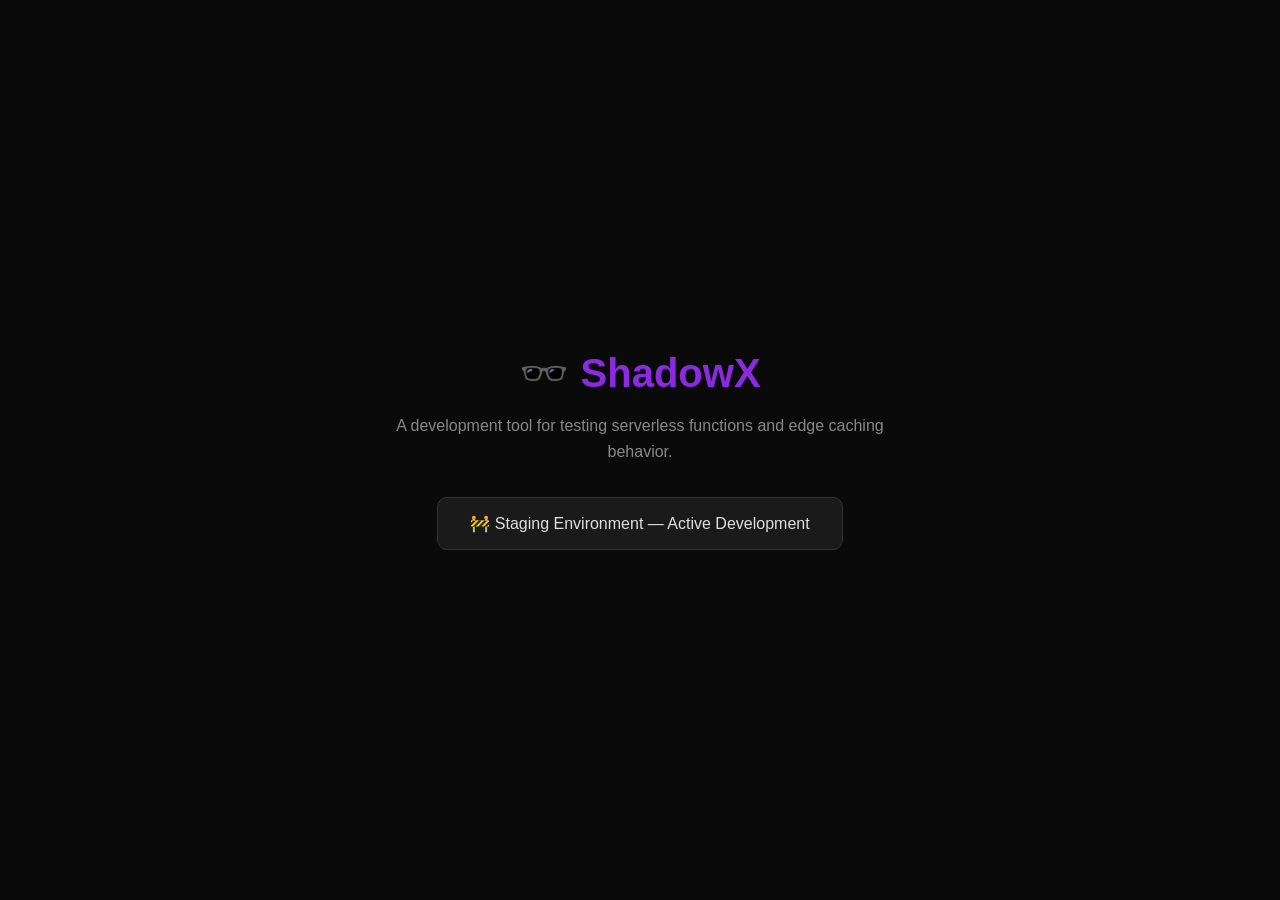
==== public/index.html @ f949ea52 "Create index.html" ====
<!DOCTYPE html>
<html lang="en">
<head>
    <meta charset="UTF-8">
    <meta name="viewport" content="width=device-width, initial-scale=1.0">
    <title>ShadowX</title>
    <style>
        * { margin: 0; padding: 0; box-sizing: border-box; }
        body {
            font-family: 'Segoe UI', sans-serif;
            background: #0a0a0a;
            color: #e0e0e0;
            display: flex;
            justify-content: center;
            align-items: center;
            min-height: 100vh;
            flex-direction: column;
            text-align: center;
        }
        h1 { color: #8a2be2; font-size: 2.5rem; margin-bottom: 1rem; }
        p { color: #888; max-width: 500px; line-height: 1.6; }
        .status { 
            margin-top: 2rem; 
            padding: 1rem 2rem; 
            background: #1a1a1a; 
            border-radius: 10px;
            border: 1px solid #333;
        }
    </style>
</head>
<body>
    <h1>🕶️ ShadowX</h1>
    <p>A development tool for testing serverless functions and edge caching behavior.</p>
    <div class="status">🚧 Staging Environment — Active Development</div>
</body>
</html>
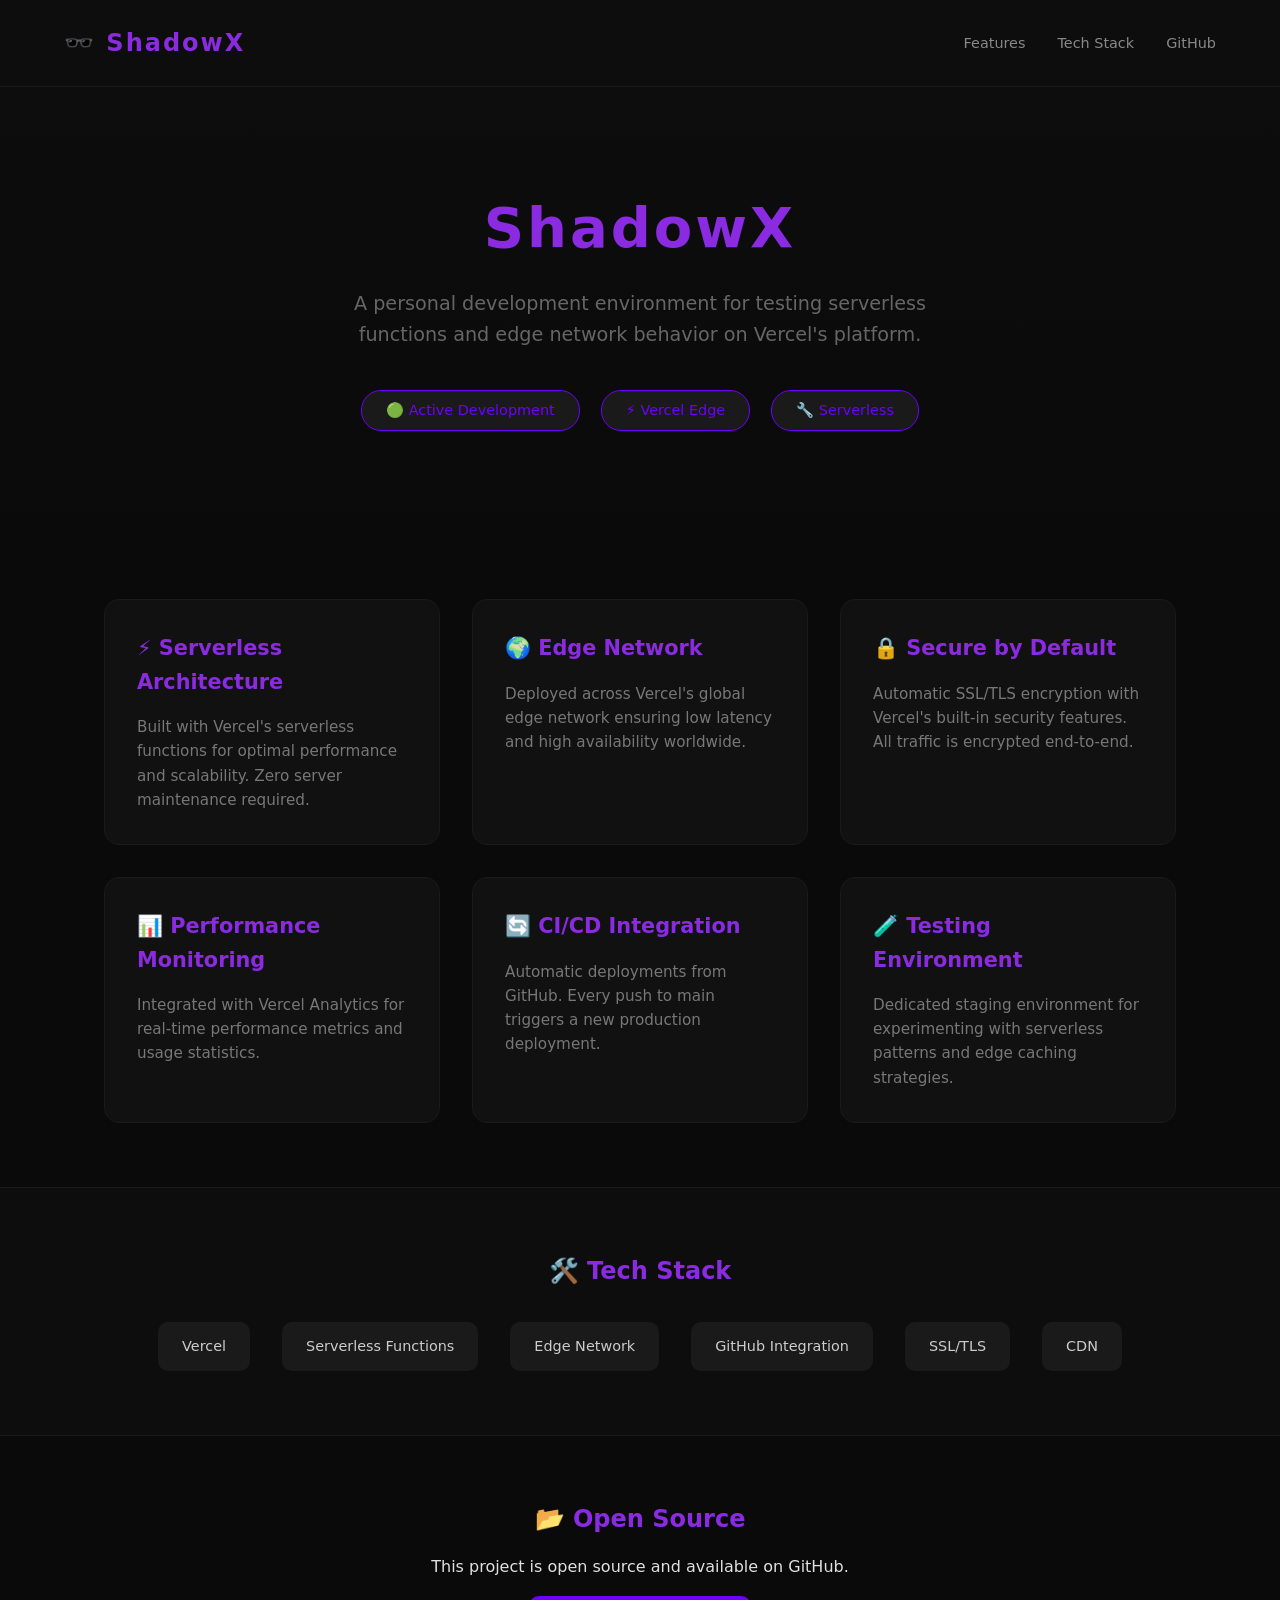
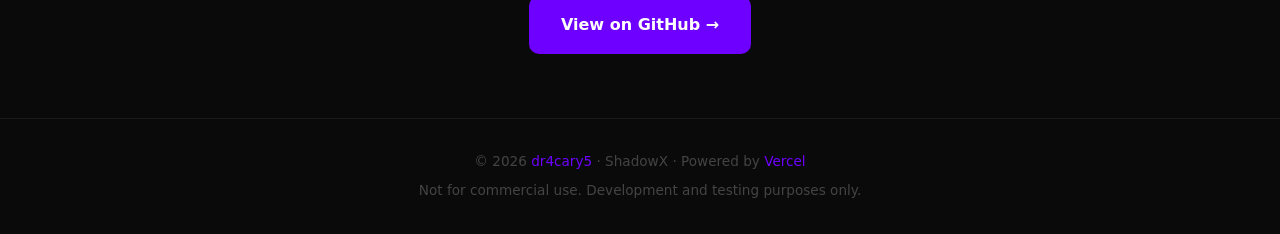
==== commit 0b32d4cd: "Update index.html" ====
--- a/public/index.html
+++ b/public/index.html
@@ -3,34 +3,211 @@
 <head>
     <meta charset="UTF-8">
     <meta name="viewport" content="width=device-width, initial-scale=1.0">
-    <title>ShadowX</title>
+    <title>ShadowX - Development Environment</title>
     <style>
         * { margin: 0; padding: 0; box-sizing: border-box; }
         body {
-            font-family: 'Segoe UI', sans-serif;
+            font-family: 'Segoe UI', system-ui, -apple-system, sans-serif;
             background: #0a0a0a;
             color: #e0e0e0;
+            line-height: 1.6;
+        }
+        nav {
+            display: flex;
+            justify-content: space-between;
+            align-items: center;
+            padding: 1.5rem 5%;
+            background: #0d0d0d;
+            border-bottom: 1px solid #1a1a1a;
+            position: sticky;
+            top: 0;
+            z-index: 100;
+        }
+        .logo {
+            font-size: 1.5rem;
+            font-weight: bold;
+            color: #8a2be2;
+            letter-spacing: 2px;
+        }
+        .nav-links { display: flex; gap: 2rem; list-style: none; }
+        .nav-links a {
+            color: #888;
+            text-decoration: none;
+            transition: color 0.3s;
+            font-size: 0.9rem;
+        }
+        .nav-links a:hover { color: #6e00ff; }
+
+        .hero {
+            text-align: center;
+            padding: 6rem 5%;
+            background: linear-gradient(180deg, #0d0d0d 0%, #0a0a0a 100%);
+        }
+        .hero h1 {
+            font-size: 3.5rem;
+            color: #8a2be2;
+            margin-bottom: 1rem;
+            letter-spacing: 3px;
+        }
+        .hero p {
+            font-size: 1.2rem;
+            color: #666;
+            max-width: 600px;
+            margin: 0 auto 2rem;
+        }
+        .badge {
+            display: inline-block;
+            background: #1a1a1a;
+            color: #6e00ff;
+            padding: 0.5rem 1.5rem;
+            border-radius: 20px;
+            border: 1px solid #6e00ff;
+            font-size: 0.9rem;
+            margin: 0.5rem;
+        }
+
+        .features {
+            display: grid;
+            grid-template-columns: repeat(auto-fit, minmax(250px, 1fr));
+            gap: 2rem;
+            padding: 4rem 5%;
+            max-width: 1200px;
+            margin: 0 auto;
+        }
+        .feature-card {
+            background: #111;
+            border: 1px solid #1a1a1a;
+            border-radius: 15px;
+            padding: 2rem;
+            transition: border-color 0.3s, transform 0.3s;
+        }
+        .feature-card:hover {
+            border-color: #6e00ff;
+            transform: translateY(-5px);
+        }
+        .feature-card h3 {
+            color: #8a2be2;
+            margin-bottom: 1rem;
+            font-size: 1.3rem;
+        }
+        .feature-card p { color: #777; font-size: 0.95rem; }
+
+        .tech-stack {
+            text-align: center;
+            padding: 4rem 5%;
+            background: #0d0d0d;
+            border-top: 1px solid #1a1a1a;
+            border-bottom: 1px solid #1a1a1a;
+        }
+        .tech-stack h2 { color: #8a2be2; margin-bottom: 2rem; }
+        .tech-items {
             display: flex;
             justify-content: center;
-            align-items: center;
-            min-height: 100vh;
-            flex-direction: column;
-            text-align: center;
-        }
-        h1 { color: #8a2be2; font-size: 2.5rem; margin-bottom: 1rem; }
-        p { color: #888; max-width: 500px; line-height: 1.6; }
-        .status { 
-            margin-top: 2rem; 
-            padding: 1rem 2rem; 
-            background: #1a1a1a; 
+            gap: 2rem;
+            flex-wrap: wrap;
+        }
+        .tech-item {
+            background: #1a1a1a;
+            padding: 0.8rem 1.5rem;
             border-radius: 10px;
-            border: 1px solid #333;
-        }
+            color: #ccc;
+            font-size: 0.9rem;
+        }
+
+        .github-section {
+            text-align: center;
+            padding: 4rem 5%;
+        }
+        .github-section h2 { color: #8a2be2; margin-bottom: 1rem; }
+        .github-section a {
+            display: inline-block;
+            background: #6e00ff;
+            color: #fff;
+            padding: 1rem 2rem;
+            border-radius: 10px;
+            text-decoration: none;
+            font-weight: bold;
+            transition: background 0.3s;
+            margin-top: 1rem;
+        }
+        .github-section a:hover { background: #8a2be2; }
+
+        footer {
+            text-align: center;
+            padding: 2rem;
+            color: #444;
+            font-size: 0.85rem;
+            border-top: 1px solid #1a1a1a;
+        }
+        footer a { color: #6e00ff; text-decoration: none; }
     </style>
 </head>
 <body>
-    <h1>🕶️ ShadowX</h1>
-    <p>A development tool for testing serverless functions and edge caching behavior.</p>
-    <div class="status">🚧 Staging Environment — Active Development</div>
+    <nav>
+        <div class="logo">🕶️ ShadowX</div>
+        <ul class="nav-links">
+            <li><a href="#features">Features</a></li>
+            <li><a href="#tech">Tech Stack</a></li>
+            <li><a href="#github">GitHub</a></li>
+        </ul>
+    </nav>
+
+    <section class="hero">
+        <h1>ShadowX</h1>
+        <p>A personal development environment for testing serverless functions and edge network behavior on Vercel's platform.</p>
+        <span class="badge">🟢 Active Development</span>
+        <span class="badge">⚡ Vercel Edge</span>
+        <span class="badge">🔧 Serverless</span>
+    </section>
+
+    <section class="features" id="features">
+        <div class="feature-card">
+            <h3>⚡ Serverless Architecture</h3>
+            <p>Built with Vercel's serverless functions for optimal performance and scalability. Zero server maintenance required.</p>
+        </div>
+        <div class="feature-card">
+            <h3>🌍 Edge Network</h3>
+            <p>Deployed across Vercel's global edge network ensuring low latency and high availability worldwide.</p>
+        </div>
+        <div class="feature-card">
+            <h3>🔒 Secure by Default</h3>
+            <p>Automatic SSL/TLS encryption with Vercel's built-in security features. All traffic is encrypted end-to-end.</p>
+        </div>
+        <div class="feature-card">
+            <h3>📊 Performance Monitoring</h3>
+            <p>Integrated with Vercel Analytics for real-time performance metrics and usage statistics.</p>
+        </div>
+        <div class="feature-card">
+            <h3>🔄 CI/CD Integration</h3>
+            <p>Automatic deployments from GitHub. Every push to main triggers a new production deployment.</p>
+        </div>
+        <div class="feature-card">
+            <h3>🧪 Testing Environment</h3>
+            <p>Dedicated staging environment for experimenting with serverless patterns and edge caching strategies.</p>
+        </div>
+    </section>
+
+    <section class="tech-stack" id="tech">
+        <h2>🛠️ Tech Stack</h2>
+        <div class="tech-items">
+            <span class="tech-item">Vercel</span>
+            <span class="tech-item">Serverless Functions</span>
+            <span class="tech-item">Edge Network</span>
+            <span class="tech-item">GitHub Integration</span>
+            <span class="tech-item">SSL/TLS</span>
+            <span class="tech-item">CDN</span>
+        </div>
+    </section>
+
+    <section class="github-section" id="github">
+        <h2>📂 Open Source</h2>
+        <p>This project is open source and available on GitHub.</p>
+        <a href="https://github.com/dr4cary5/shadowx" target="_blank">View on GitHub →</a>
+    </section>
+
+    <footer>
+        <p>© 2026 <a href="https://github.com/dr4cary5">dr4cary5</a> · ShadowX · Powered by <a href="https://vercel.com">Vercel</a></p>
+        <p style="margin-top: 0.5rem;">Not for commercial use. Development and testing purposes only.</p>
+    </footer>
 </body>
 </html>
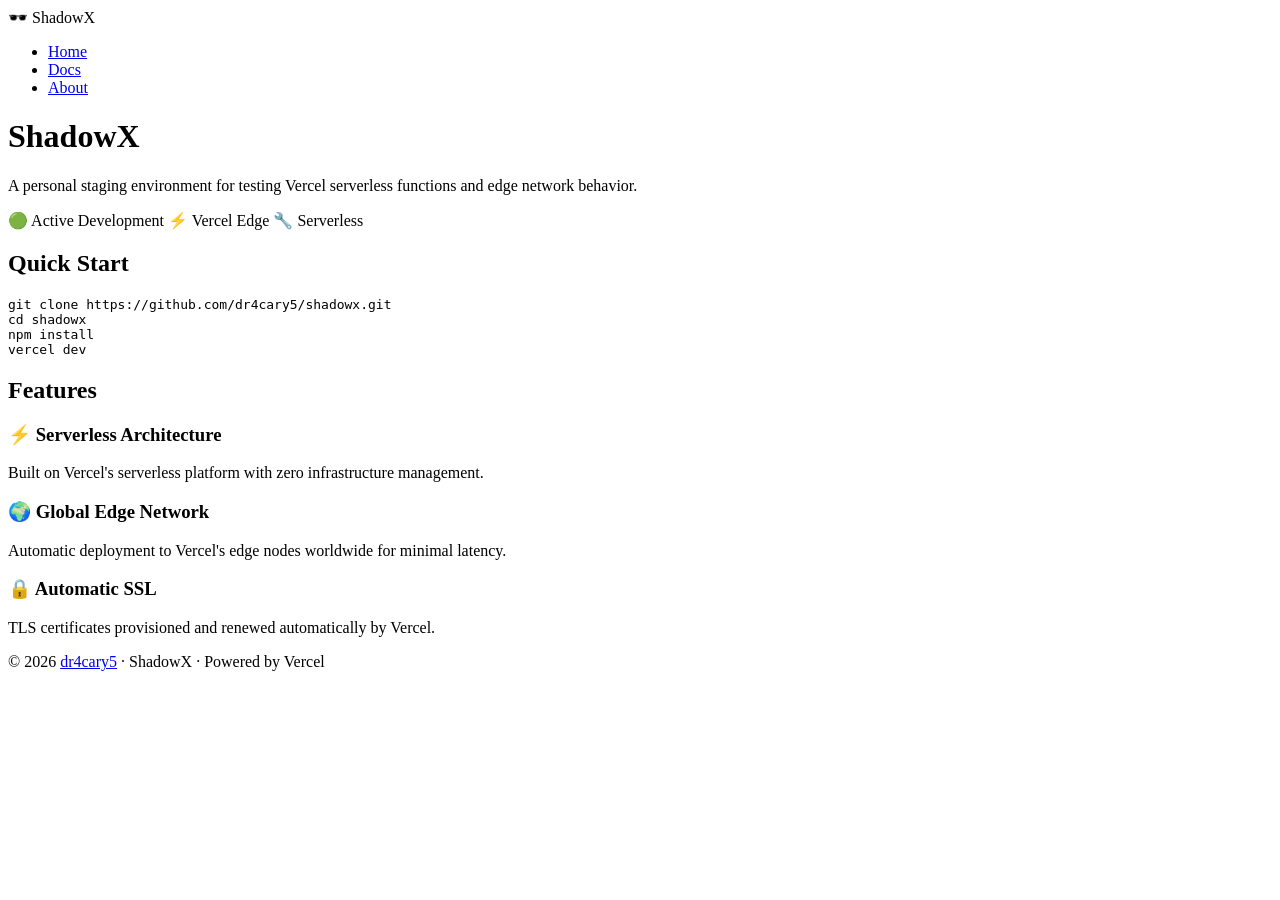
==== commit de37cd31: "Update index.html" ====
--- a/public/index.html
+++ b/public/index.html
@@ -4,210 +4,39 @@
     <meta charset="UTF-8">
     <meta name="viewport" content="width=device-width, initial-scale=1.0">
     <title>ShadowX - Development Environment</title>
-    <style>
-        * { margin: 0; padding: 0; box-sizing: border-box; }
-        body {
-            font-family: 'Segoe UI', system-ui, -apple-system, sans-serif;
-            background: #0a0a0a;
-            color: #e0e0e0;
-            line-height: 1.6;
-        }
-        nav {
-            display: flex;
-            justify-content: space-between;
-            align-items: center;
-            padding: 1.5rem 5%;
-            background: #0d0d0d;
-            border-bottom: 1px solid #1a1a1a;
-            position: sticky;
-            top: 0;
-            z-index: 100;
-        }
-        .logo {
-            font-size: 1.5rem;
-            font-weight: bold;
-            color: #8a2be2;
-            letter-spacing: 2px;
-        }
-        .nav-links { display: flex; gap: 2rem; list-style: none; }
-        .nav-links a {
-            color: #888;
-            text-decoration: none;
-            transition: color 0.3s;
-            font-size: 0.9rem;
-        }
-        .nav-links a:hover { color: #6e00ff; }
-
-        .hero {
-            text-align: center;
-            padding: 6rem 5%;
-            background: linear-gradient(180deg, #0d0d0d 0%, #0a0a0a 100%);
-        }
-        .hero h1 {
-            font-size: 3.5rem;
-            color: #8a2be2;
-            margin-bottom: 1rem;
-            letter-spacing: 3px;
-        }
-        .hero p {
-            font-size: 1.2rem;
-            color: #666;
-            max-width: 600px;
-            margin: 0 auto 2rem;
-        }
-        .badge {
-            display: inline-block;
-            background: #1a1a1a;
-            color: #6e00ff;
-            padding: 0.5rem 1.5rem;
-            border-radius: 20px;
-            border: 1px solid #6e00ff;
-            font-size: 0.9rem;
-            margin: 0.5rem;
-        }
-
-        .features {
-            display: grid;
-            grid-template-columns: repeat(auto-fit, minmax(250px, 1fr));
-            gap: 2rem;
-            padding: 4rem 5%;
-            max-width: 1200px;
-            margin: 0 auto;
-        }
-        .feature-card {
-            background: #111;
-            border: 1px solid #1a1a1a;
-            border-radius: 15px;
-            padding: 2rem;
-            transition: border-color 0.3s, transform 0.3s;
-        }
-        .feature-card:hover {
-            border-color: #6e00ff;
-            transform: translateY(-5px);
-        }
-        .feature-card h3 {
-            color: #8a2be2;
-            margin-bottom: 1rem;
-            font-size: 1.3rem;
-        }
-        .feature-card p { color: #777; font-size: 0.95rem; }
-
-        .tech-stack {
-            text-align: center;
-            padding: 4rem 5%;
-            background: #0d0d0d;
-            border-top: 1px solid #1a1a1a;
-            border-bottom: 1px solid #1a1a1a;
-        }
-        .tech-stack h2 { color: #8a2be2; margin-bottom: 2rem; }
-        .tech-items {
-            display: flex;
-            justify-content: center;
-            gap: 2rem;
-            flex-wrap: wrap;
-        }
-        .tech-item {
-            background: #1a1a1a;
-            padding: 0.8rem 1.5rem;
-            border-radius: 10px;
-            color: #ccc;
-            font-size: 0.9rem;
-        }
-
-        .github-section {
-            text-align: center;
-            padding: 4rem 5%;
-        }
-        .github-section h2 { color: #8a2be2; margin-bottom: 1rem; }
-        .github-section a {
-            display: inline-block;
-            background: #6e00ff;
-            color: #fff;
-            padding: 1rem 2rem;
-            border-radius: 10px;
-            text-decoration: none;
-            font-weight: bold;
-            transition: background 0.3s;
-            margin-top: 1rem;
-        }
-        .github-section a:hover { background: #8a2be2; }
-
-        footer {
-            text-align: center;
-            padding: 2rem;
-            color: #444;
-            font-size: 0.85rem;
-            border-top: 1px solid #1a1a1a;
-        }
-        footer a { color: #6e00ff; text-decoration: none; }
-    </style>
+    <link rel="stylesheet" href="style.css">
 </head>
 <body>
     <nav>
         <div class="logo">🕶️ ShadowX</div>
         <ul class="nav-links">
-            <li><a href="#features">Features</a></li>
-            <li><a href="#tech">Tech Stack</a></li>
-            <li><a href="#github">GitHub</a></li>
+            <li><a href="index.html" class="active">Home</a></li>
+            <li><a href="docs.html">Docs</a></li>
+            <li><a href="about.html">About</a></li>
         </ul>
     </nav>
 
-    <section class="hero">
+    <div class="container">
         <h1>ShadowX</h1>
-        <p>A personal development environment for testing serverless functions and edge network behavior on Vercel's platform.</p>
+        <p>A personal staging environment for testing Vercel serverless functions and edge network behavior.</p>
         <span class="badge">🟢 Active Development</span>
         <span class="badge">⚡ Vercel Edge</span>
         <span class="badge">🔧 Serverless</span>
-    </section>
 
-    <section class="features" id="features">
-        <div class="feature-card">
-            <h3>⚡ Serverless Architecture</h3>
-            <p>Built with Vercel's serverless functions for optimal performance and scalability. Zero server maintenance required.</p>
-        </div>
-        <div class="feature-card">
-            <h3>🌍 Edge Network</h3>
-            <p>Deployed across Vercel's global edge network ensuring low latency and high availability worldwide.</p>
-        </div>
-        <div class="feature-card">
-            <h3>🔒 Secure by Default</h3>
-            <p>Automatic SSL/TLS encryption with Vercel's built-in security features. All traffic is encrypted end-to-end.</p>
-        </div>
-        <div class="feature-card">
-            <h3>📊 Performance Monitoring</h3>
-            <p>Integrated with Vercel Analytics for real-time performance metrics and usage statistics.</p>
-        </div>
-        <div class="feature-card">
-            <h3>🔄 CI/CD Integration</h3>
-            <p>Automatic deployments from GitHub. Every push to main triggers a new production deployment.</p>
-        </div>
-        <div class="feature-card">
-            <h3>🧪 Testing Environment</h3>
-            <p>Dedicated staging environment for experimenting with serverless patterns and edge caching strategies.</p>
-        </div>
-    </section>
+        <h2>Quick Start</h2>
+        <pre><code>git clone https://github.com/dr4cary5/shadowx.git
+cd shadowx
+npm install
+vercel dev</code></pre>
 
-    <section class="tech-stack" id="tech">
-        <h2>🛠️ Tech Stack</h2>
-        <div class="tech-items">
-            <span class="tech-item">Vercel</span>
-            <span class="tech-item">Serverless Functions</span>
-            <span class="tech-item">Edge Network</span>
-            <span class="tech-item">GitHub Integration</span>
-            <span class="tech-item">SSL/TLS</span>
-            <span class="tech-item">CDN</span>
-        </div>
-    </section>
-
-    <section class="github-section" id="github">
-        <h2>📂 Open Source</h2>
-        <p>This project is open source and available on GitHub.</p>
-        <a href="https://github.com/dr4cary5/shadowx" target="_blank">View on GitHub →</a>
-    </section>
+        <h2>Features</h2>
+        <div class="card"><h3>⚡ Serverless Architecture</h3><p>Built on Vercel's serverless platform with zero infrastructure management.</p></div>
+        <div class="card"><h3>🌍 Global Edge Network</h3><p>Automatic deployment to Vercel's edge nodes worldwide for minimal latency.</p></div>
+        <div class="card"><h3>🔒 Automatic SSL</h3><p>TLS certificates provisioned and renewed automatically by Vercel.</p></div>
+    </div>
 
     <footer>
-        <p>© 2026 <a href="https://github.com/dr4cary5">dr4cary5</a> · ShadowX · Powered by <a href="https://vercel.com">Vercel</a></p>
-        <p style="margin-top: 0.5rem;">Not for commercial use. Development and testing purposes only.</p>
+        <p>© 2026 <a href="https://github.com/dr4cary5">dr4cary5</a> · ShadowX · Powered by Vercel</p>
     </footer>
 </body>
 </html>
